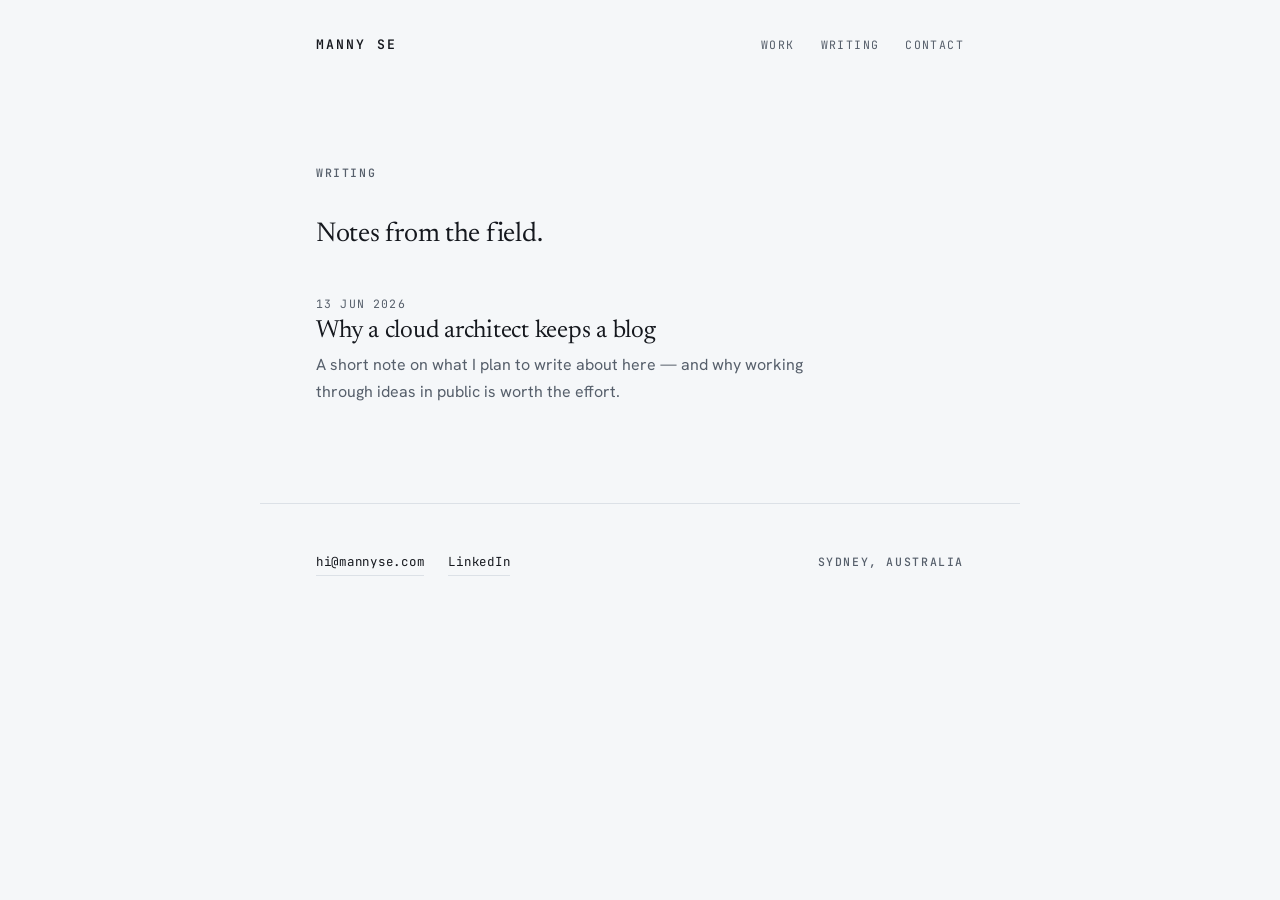
==== blog/index.html @ c3870b5b "index.html" ====
<!DOCTYPE html>
<html lang="en">
<head>
  <meta charset="utf-8" />
  <meta name="viewport" content="width=device-width, initial-scale=1" />
  <title>Writing — Manny Se</title>
  <meta name="description" content="Notes on cloud architecture, infrastructure modernisation and security." />

  <link rel="preconnect" href="https://fonts.googleapis.com" />
  <link rel="preconnect" href="https://fonts.gstatic.com" crossorigin />
  <link href="https://fonts.googleapis.com/css2?family=Newsreader:ital,opsz,wght@0,6..72,400;1,6..72,400&family=Hanken+Grotesk:wght@400;500;600&family=JetBrains+Mono:wght@500;600&display=swap" rel="stylesheet" />

  <link rel="icon" href="../favicon.svg" type="image/svg+xml" />
  <link rel="stylesheet" href="../styles.css" />
</head>
<body>

  <header class="wrap topbar">
    <a href="../index.html" class="name">Manny&nbsp;Se</a>
    <nav>
      <a href="../index.html#what">Work</a>
      <a href="index.html">Writing</a>
      <a href="../index.html#contact">Contact</a>
    </nav>
  </header>

  <main>
    <section class="wrap section" style="border-top:0;">
      <span class="mono eyebrow">Writing</span>
      <h2>Notes from the field.</h2>

      <!-- ============================================================
           POST LIST
           Add each new post as a <li> at the TOP of this list.
           Copy the block, change the link, date, title and excerpt.
           ============================================================ -->
      <ul class="postlist">

        <li>
          <a href="hello-world.html">
            <span class="pdate">13 Jun 2026</span>
            <span class="ptitle">Why a cloud architect keeps a blog</span>
            <span class="pexcerpt">A short note on what I plan to write about here — and why working through ideas in public is worth the effort.</span>
          </a>
        </li>

      </ul>
    </section>
  </main>

  <footer class="wrap foot">
    <div class="contacts">
      <a href="mailto:hi@mannyse.com">hi@mannyse.com</a>
      <a href="https://linkedin.com/in/mannyse" target="_blank" rel="noopener">LinkedIn</a>
    </div>
    <span class="mono colophon">Sydney, Australia</span>
  </footer>

</body>
</html>
---- styles.css ----
/* =========================================================
   Manny Se — personal brand
   Design tokens
   - paper : cool technical off-white (not cream)
   - ink   : slate-black for type & dark passages
   - teal  : the single "signal" accent — appears ONLY on
             the rare facts and on links, encoding the thesis
   Type roles
   - Newsreader      : display / voice  (editorial serif)
   - Hanken Grotesk  : body / reading   (clean grotesque)
   - JetBrains Mono  : labels / readings (the measured, technical layer)
   ========================================================= */

:root {
  --paper:   #F5F7F9;
  --paper-2: #FFFFFF;
  --ink:     #15181E;
  --slate:   #565F6B;
  --line:    #DCE1E7;
  --accent:  #0E7490;
  --accent-ink: #0A5566;

  --maxw: 760px;
  --gutter: clamp(20px, 6vw, 56px);

  --step-eyebrow: 0.72rem;
  --step-body:    1.0625rem;
  --step-lead:    clamp(1.15rem, 1rem + 0.6vw, 1.35rem);
  --step-h2:      clamp(1.35rem, 1.1rem + 1vw, 1.7rem);
  --step-hero:    clamp(2rem, 1.2rem + 3.6vw, 3.5rem);
}

* { box-sizing: border-box; }

html { -webkit-text-size-adjust: 100%; }

body {
  margin: 0;
  background: var(--paper);
  color: var(--ink);
  font-family: "Hanken Grotesk", system-ui, sans-serif;
  font-size: var(--step-body);
  line-height: 1.65;
  font-weight: 400;
  -webkit-font-smoothing: antialiased;
  text-rendering: optimizeLegibility;
}

.wrap {
  max-width: var(--maxw);
  margin-inline: auto;
  padding-inline: var(--gutter);
}

/* ---- mono utility (labels, eyebrows, readings) ---- */
.mono {
  font-family: "JetBrains Mono", ui-monospace, monospace;
  font-size: var(--step-eyebrow);
  letter-spacing: 0.14em;
  text-transform: uppercase;
  color: var(--slate);
  font-weight: 500;
}

/* =========================================================
   Top bar
   ========================================================= */
.topbar {
  display: flex;
  align-items: baseline;
  justify-content: space-between;
  gap: 16px;
  padding-top: clamp(20px, 4vw, 34px);
  padding-bottom: clamp(20px, 4vw, 34px);
}
.topbar .name {
  font-family: "JetBrains Mono", ui-monospace, monospace;
  font-size: 0.82rem;
  letter-spacing: 0.16em;
  text-transform: uppercase;
  font-weight: 600;
  color: var(--ink);
  text-decoration: none;
}
.topbar nav {
  display: flex;
  gap: clamp(14px, 3vw, 26px);
}
.topbar nav a {
  font-family: "JetBrains Mono", ui-monospace, monospace;
  font-size: 0.72rem;
  letter-spacing: 0.12em;
  text-transform: uppercase;
  color: var(--slate);
  text-decoration: none;
  padding-bottom: 2px;
  border-bottom: 1px solid transparent;
  transition: color .18s ease, border-color .18s ease;
}
.topbar nav a:hover { color: var(--accent); border-color: var(--accent); }

/* =========================================================
   Hero
   ========================================================= */
.hero { padding-top: clamp(40px, 9vw, 96px); padding-bottom: clamp(48px, 10vw, 104px); }

.hero .eyebrow { display: block; margin-bottom: clamp(22px, 4vw, 34px); }

.hero h1 {
  font-family: "Newsreader", Georgia, serif;
  font-weight: 400;
  font-size: var(--step-hero);
  line-height: 1.1;
  letter-spacing: -0.012em;
  margin: 0 0 clamp(22px, 3vw, 30px);
  max-width: 19ch;
}
.hero h1 em {
  font-style: italic;
  color: var(--accent);
}

.hero .lead {
  font-size: var(--step-lead);
  color: var(--slate);
  margin: 0;
  max-width: 52ch;
  line-height: 1.55;
}
.hero .lead strong { color: var(--ink); font-weight: 600; }

/* =========================================================
   Section scaffolding
   ========================================================= */
.section {
  padding-top: clamp(40px, 7vw, 72px);
  padding-bottom: clamp(40px, 7vw, 72px);
  border-top: 1px solid var(--line);
}
.section > .eyebrow { display: block; margin-bottom: clamp(24px, 4vw, 36px); }

.section h2 {
  font-family: "Newsreader", Georgia, serif;
  font-weight: 400;
  font-size: var(--step-h2);
  line-height: 1.25;
  letter-spacing: -0.01em;
  margin: 0 0 0.6em;
  max-width: 34ch;
}
.section p { margin: 0 0 1em; max-width: 60ch; }
.section p:last-child { margin-bottom: 0; }

/* =========================================================
   Signals — the rare facts, set as instrument readings
   ========================================================= */
.signals {
  display: grid;
  grid-template-columns: 1fr;
  gap: 0;
}
.signal {
  display: grid;
  grid-template-columns: 1fr;
  gap: 6px 28px;
  padding: clamp(20px, 3.4vw, 28px) 0;
  border-top: 1px solid var(--line);
}
.signal:first-child { border-top: 0; padding-top: 0; }

.signal .label { align-self: start; }

.signal .value {
  font-family: "Newsreader", Georgia, serif;
  font-size: clamp(1.6rem, 1.2rem + 1.8vw, 2.3rem);
  line-height: 1.05;
  letter-spacing: -0.015em;
  color: var(--accent);
  font-weight: 400;
}
.signal .gloss {
  color: var(--slate);
  font-size: 1rem;
  line-height: 1.55;
  max-width: 56ch;
}
.signal .gloss strong { color: var(--ink); font-weight: 600; }

@media (min-width: 620px) {
  .signal {
    grid-template-columns: 130px 1fr;
    align-items: baseline;
    gap: 4px 36px;
  }
  .signal .label { grid-row: 1 / span 2; padding-top: 0.55em; }
  .signal .value { grid-column: 2; }
  .signal .gloss { grid-column: 2; margin-top: 4px; }
}

/* =========================================================
   Writing teaser link
   ========================================================= */
.textlink {
  display: inline-flex;
  align-items: center;
  gap: 0.5em;
  font-family: "JetBrains Mono", ui-monospace, monospace;
  font-size: 0.78rem;
  letter-spacing: 0.1em;
  text-transform: uppercase;
  color: var(--accent);
  text-decoration: none;
  border-bottom: 1px solid color-mix(in srgb, var(--accent) 35%, transparent);
  padding-bottom: 3px;
  margin-top: 6px;
  transition: border-color .18s ease, gap .18s ease;
}
.textlink:hover { border-color: var(--accent); gap: 0.75em; }

/* inline prose links (scoped to running text only, so they don't
   clash with .postlist, .backlink, .textlink or footer links) */
.section p a,
.post p a,
.post li a,
.post blockquote a {
  color: var(--accent);
  text-decoration: none;
  border-bottom: 1px solid color-mix(in srgb, var(--accent) 30%, transparent);
  transition: border-color .18s ease;
}
.section p a:hover,
.post p a:hover,
.post li a:hover,
.post blockquote a:hover { border-color: var(--accent); }

/* =========================================================
   Footer
   ========================================================= */
.foot {
  border-top: 1px solid var(--line);
  padding-top: clamp(34px, 5vw, 48px);
  padding-bottom: clamp(48px, 7vw, 72px);
  display: flex;
  flex-wrap: wrap;
  gap: 14px 28px;
  align-items: baseline;
  justify-content: space-between;
}
.foot .contacts { display: flex; flex-wrap: wrap; gap: 14px 24px; }
.foot a {
  font-family: "JetBrains Mono", ui-monospace, monospace;
  font-size: 0.78rem;
  letter-spacing: 0.06em;
  color: var(--ink);
  text-decoration: none;
  border-bottom: 1px solid var(--line);
  padding-bottom: 2px;
  transition: color .18s ease, border-color .18s ease;
}
.foot a:hover { color: var(--accent); border-color: var(--accent); }
.foot .colophon { color: var(--slate); }

/* =========================================================
   Blog index + posts
   ========================================================= */
.postlist { list-style: none; margin: 0; padding: 0; }
.postlist li { border-top: 1px solid var(--line); }
.postlist li:first-child { border-top: 0; }
.postlist a {
  display: grid;
  grid-template-columns: 1fr;
  gap: 4px;
  padding: clamp(20px, 3vw, 26px) 0;
  text-decoration: none;
  color: var(--ink);
}
.postlist a:hover .ptitle { color: var(--accent); }
.postlist .pdate { font-family: "JetBrains Mono", ui-monospace, monospace; font-size: 0.72rem; letter-spacing: 0.1em; text-transform: uppercase; color: var(--slate); }
.postlist .ptitle {
  font-family: "Newsreader", Georgia, serif;
  font-size: clamp(1.25rem, 1rem + 1vw, 1.55rem);
  line-height: 1.25;
  letter-spacing: -0.01em;
  transition: color .18s ease;
}
.postlist .pexcerpt { color: var(--slate); font-size: 1rem; max-width: 60ch; }

.empty {
  border: 1px solid var(--line);
  border-radius: 2px;
  padding: clamp(22px, 4vw, 32px);
  color: var(--slate);
  background: var(--paper-2);
}

/* article body */
.post { padding-top: clamp(28px, 5vw, 56px); padding-bottom: clamp(48px, 8vw, 88px); }
.post .pdate { font-family: "JetBrains Mono", ui-monospace, monospace; font-size: 0.72rem; letter-spacing: 0.12em; text-transform: uppercase; color: var(--slate); display: block; margin-bottom: 18px; }
.post h1 {
  font-family: "Newsreader", Georgia, serif;
  font-weight: 400;
  font-size: clamp(1.9rem, 1.3rem + 2.4vw, 2.8rem);
  line-height: 1.12;
  letter-spacing: -0.015em;
  margin: 0 0 clamp(24px, 4vw, 36px);
  max-width: 22ch;
}
.post h2 {
  font-family: "Newsreader", Georgia, serif;
  font-weight: 400;
  font-size: clamp(1.3rem, 1.1rem + 0.9vw, 1.6rem);
  letter-spacing: -0.01em;
  margin: 1.8em 0 0.5em;
}
.post p, .post ul, .post ol { max-width: 64ch; margin: 0 0 1.15em; }
.post ul, .post ol { padding-left: 1.2em; }
.post li { margin-bottom: 0.4em; }
.post blockquote {
  margin: 1.4em 0;
  padding-left: 1.1em;
  border-left: 2px solid var(--accent);
  color: var(--slate);
  font-style: italic;
}
.post code {
  font-family: "JetBrains Mono", ui-monospace, monospace;
  font-size: 0.86em;
  background: #EDF0F3;
  padding: 0.12em 0.4em;
  border-radius: 3px;
}
.post pre {
  background: var(--ink);
  color: #E7EBF0;
  padding: 18px 20px;
  border-radius: 4px;
  overflow-x: auto;
  font-size: 0.86rem;
  line-height: 1.6;
  margin: 1.4em 0;
  max-width: 100%;
}
.post pre code { background: none; padding: 0; color: inherit; }

.backlink {
  font-family: "JetBrains Mono", ui-monospace, monospace;
  font-size: 0.74rem;
  letter-spacing: 0.1em;
  text-transform: uppercase;
  color: var(--slate);
  text-decoration: none;
  display: inline-block;
  margin-top: clamp(32px, 5vw, 48px);
  border: 0;
}
.backlink:hover { color: var(--accent); }

/* =========================================================
   Quiet load-in (disabled for reduced motion)
   ========================================================= */
@media (prefers-reduced-motion: no-preference) {
  .reveal { opacity: 0; transform: translateY(12px); animation: rise .7s cubic-bezier(.2,.7,.2,1) forwards; }
  .reveal.d1 { animation-delay: .05s; }
  .reveal.d2 { animation-delay: .14s; }
  .reveal.d3 { animation-delay: .23s; }
  @keyframes rise { to { opacity: 1; transform: none; } }
}

/* focus visibility */
a:focus-visible {
  outline: 2px solid var(--accent);
  outline-offset: 3px;
  border-radius: 2px;
}
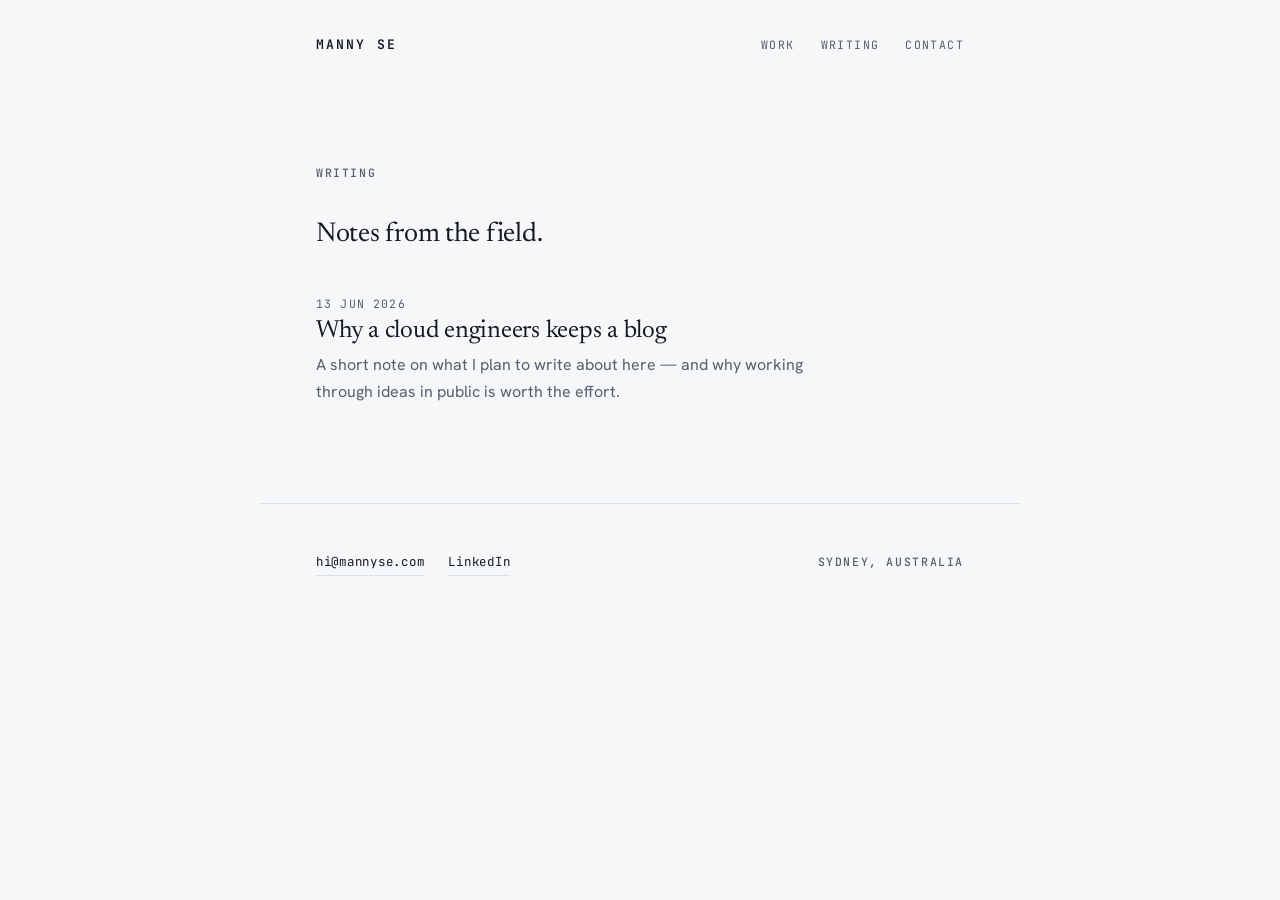
==== commit e96512f5: "Update blog title for clarity" ====
--- a/blog/index.html
+++ b/blog/index.html
@@ -39,7 +39,7 @@
         <li>
           <a href="hello-world.html">
             <span class="pdate">13 Jun 2026</span>
-            <span class="ptitle">Why a cloud architect keeps a blog</span>
+            <span class="ptitle">Why a cloud engineers keeps a blog</span>
             <span class="pexcerpt">A short note on what I plan to write about here — and why working through ideas in public is worth the effort.</span>
           </a>
         </li>
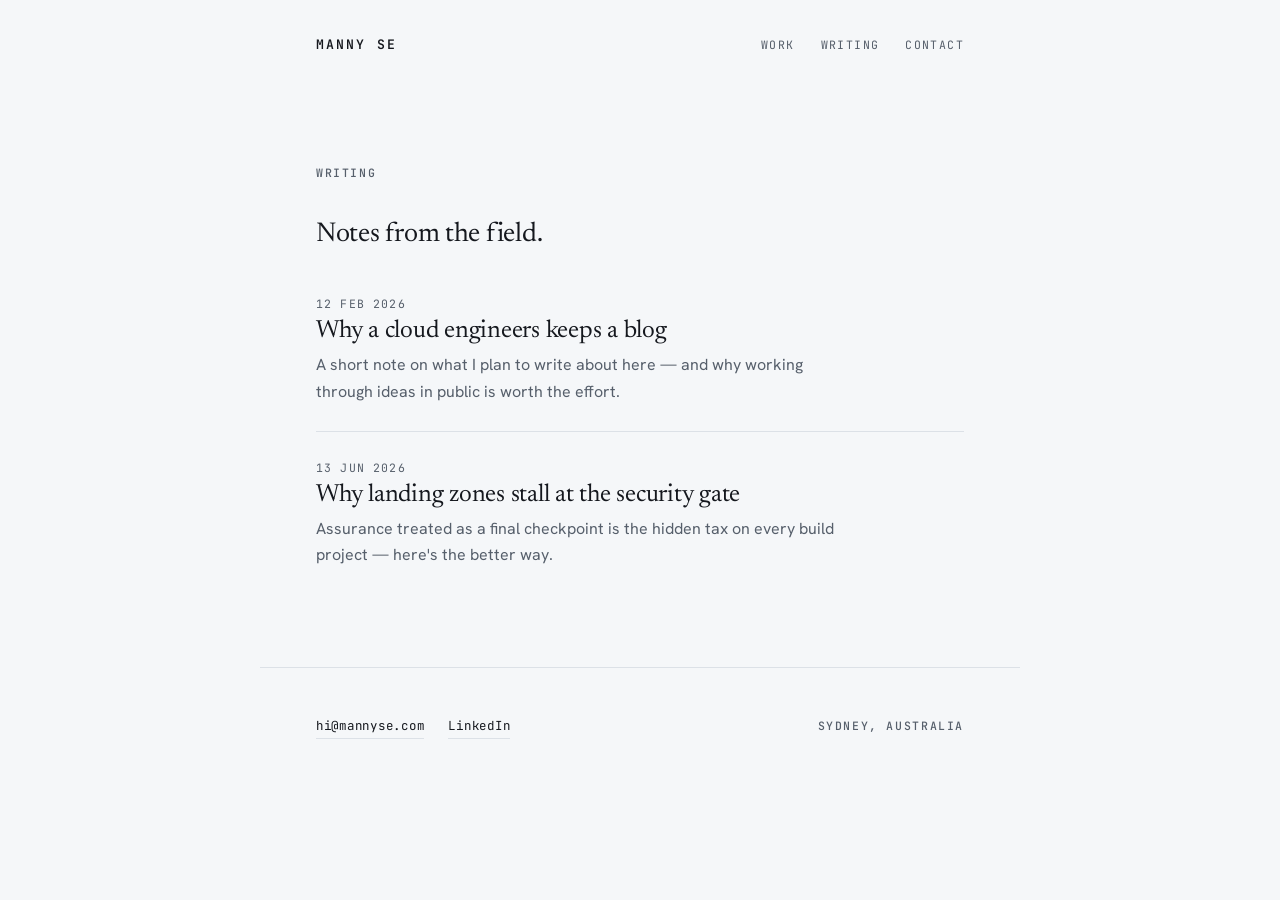
==== commit e8b61860: "minor updates" ====
--- a/blog/index.html
+++ b/blog/index.html
@@ -38,12 +38,18 @@
 
         <li>
           <a href="hello-world.html">
-            <span class="pdate">13 Jun 2026</span>
+            <span class="pdate">12 Feb 2026</span>
             <span class="ptitle">Why a cloud engineers keeps a blog</span>
             <span class="pexcerpt">A short note on what I plan to write about here — and why working through ideas in public is worth the effort.</span>
           </a>
         </li>
-
+        <li>
+          <a href="landing-zone-security-gate.html">
+            <span class="pdate">13 Jun 2026</span>
+            <span class="ptitle">Why landing zones stall at the security gate</span>
+            <span class="pexcerpt">Assurance treated as a final checkpoint is the hidden tax on every build project — here's the better way.</span>
+          </a>
+        </li>
       </ul>
     </section>
   </main>
